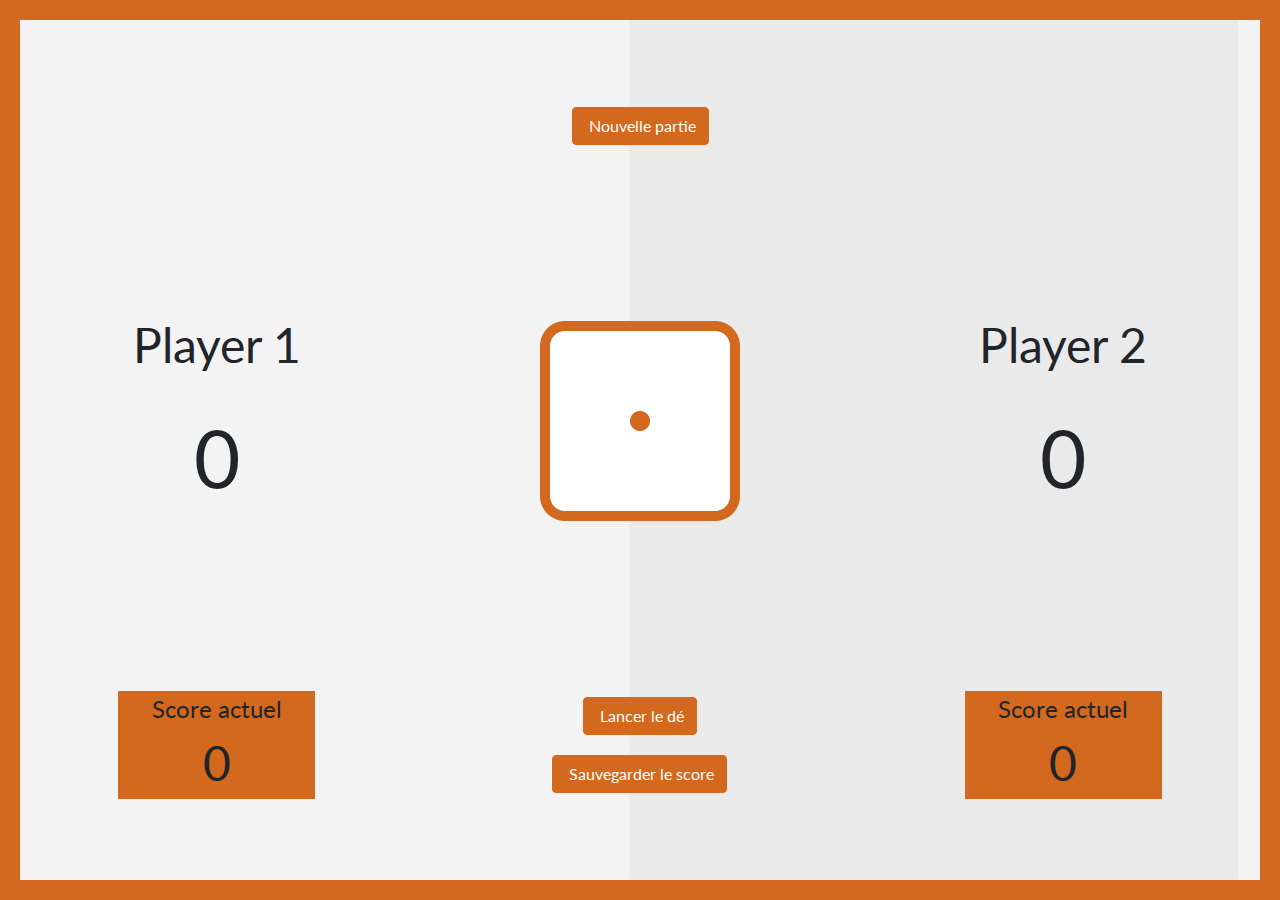
==== src/app/index.html @ a2bd1b54 "integration" ====
<!DOCTYPE html>
<html lang="fr">
<head>
    <meta charset="UTF-8">
    <meta http-equiv="X-UA-Compatible" content="IE=edge">
    <meta name="viewport" content="width=device-width, initial-scale=1.0">
    <title>Jeu de dés</title>
    <link rel="stylesheet" href="https://stackpath.bootstrapcdn.com/bootstrap/4.3.1/css/bootstrap.min.css" integrity="sha384-ggOyR0iXCbMQv3Xipma34MD+dH/1fQ784/j6cY/iJTQUOhcWr7x9JvoRxT2MZw1T" crossorigin="anonymous">
    <link rel="stylesheet" href="style/custom.css">
  
</head>
<body class="container-xl h-100">
    <div class="container-xl background h-100 d-flex flex-column justify-content-around">
        <div class="row">
            <div class="col-12 d-flex justify-content-center align-items-center">
                <button id="nouvellePartie" class="nouvellePartie btn btn-primary">
                    <img src="#" alt="">
                    Nouvelle partie
                </button>
            </div>
        </div>
        <div class="row">
            <div class="col d-flex align-items-center justify-content-center flex-column">
                <p class="nomJoueur">Player 1 <span id="joueur1Actif"></span> </p>
                <p id="global-score-joueur-1">0</p>
            </div>
            <div class="col d-flex align-items-center justify-content-center flex-column">
                <img src="../images/1.png">
            </div>
            <div class="col d-flex align-items-center justify-content-center flex-column">
                <p class="nomJoueur">Player 2 <span id="joueur2Actif"></span> </p>
                <p id="global-score-joueur-2">0</p>
            </div>
        </div>
        <div class="row">
            <div class="col d-flex align-items-center justify-content-center flex-column">
                <div class="scoreRound d-flex align-items-center justify-content-center flex-column">
                    <p>Score actuel</p>
                    <p id="round-score-joueur-1">0</p>
                </div>
            </div>
            <div class="col d-flex align-items-center justify-content-center flex-column">
                <button id="lancerLeDe" class="btn btn-primary">
                    <img src="#" alt="">
                    Lancer le dé
                </button>
                <button id="sauvegarderLeScore" class="btn btn-primary">
                    <img src="#" alt="">
                    Sauvegarder le score
                </button>
            </div>
            <div class="col d-flex align-items-center justify-content-center flex-column">
                <div class="scoreRound d-flex align-items-center justify-content-center flex-column">
                    <p>Score actuel</p>
                    <p id="round-score-joueur-2">0</p>
                </div>
            </div>
        </div>
    </div>
    



    <!--scripts-->
    <script src="script/script.js"></script>
    <script src="https://code.jquery.com/jquery-3.3.1.slim.min.js" integrity="sha384-q8i/X+965DzO0rT7abK41JStQIAqVgRVzpbzo5smXKp4YfRvH+8abtTE1Pi6jizo" crossorigin="anonymous"></script>
<script src="https://cdnjs.cloudflare.com/ajax/libs/popper.js/1.14.7/umd/popper.min.js" integrity="sha384-UO2eT0CpHqdSJQ6hJty5KVphtPhzWj9WO1clHTMGa3JDZwrnQq4sF86dIHNDz0W1" crossorigin="anonymous"></script>
<script src="https://stackpath.bootstrapcdn.com/bootstrap/4.3.1/js/bootstrap.min.js" integrity="sha384-JjSmVgyd0p3pXB1rRibZUAYoIIy6OrQ6VrjIEaFf/nJGzIxFDsf4x0xIM+B07jRM" crossorigin="anonymous"></script>
</body>
</html>
---- src/app/style/custom.css ----
@import url('https://fonts.googleapis.com/css2?family=Lato:wght@300&display=swap');

html, body {
    margin: 0;
    height: 100%;
    font-family: 'Lato', sans-serif;
    background-color: chocolate;
    padding: 10px;
}
.background {
    background-image: url(../../images/background.png);
}
.nomJoueur {
    font-size: 3em;
}
button {
    margin: 10px 0;
}
.btn-primary {
    color: #fff;
    background-color: chocolate;
    border-color: chocolate; 
}
.btn-primary:hover {
    color: #fff;
    background-color: rgba(210, 105, 30, 0.836);
    border-color: rgba(210, 105, 30, 0.836); 
}
.btn-primary.focus, .btn-primary:focus {
    box-shadow: 0 0 0 0.2rem rgba(210, 105, 30, 0.20); 
}

.btn-primary:not(:disabled):not(.disabled).active:focus, .btn-primary:not(:disabled):not(.disabled):active:focus, .show>.btn-primary.dropdown-toggle:focus {
    box-shadow: 0 0 0 0.2rem rgba(210, 105, 30, 0.20); 
}
.btn-primary:not(:disabled):not(.disabled).active, .btn-primary:not(:disabled):not(.disabled):active, .show>.btn-primary.dropdown-toggle {
    color: #fff;
    background-color: chocolate;
    border-color: chocolate;
}
#global-score-joueur-1,
#global-score-joueur-2 {
    font-size: 5em;
}
.scoreRound {
    background-color: chocolate;
    width: 50%;
}
.scoreRound p:first-of-type{
    font-size: 1.5em;
    margin: 0;
}

.scoreRound p:last-of-type {
    font-size: 3em;
    margin: 0;
}
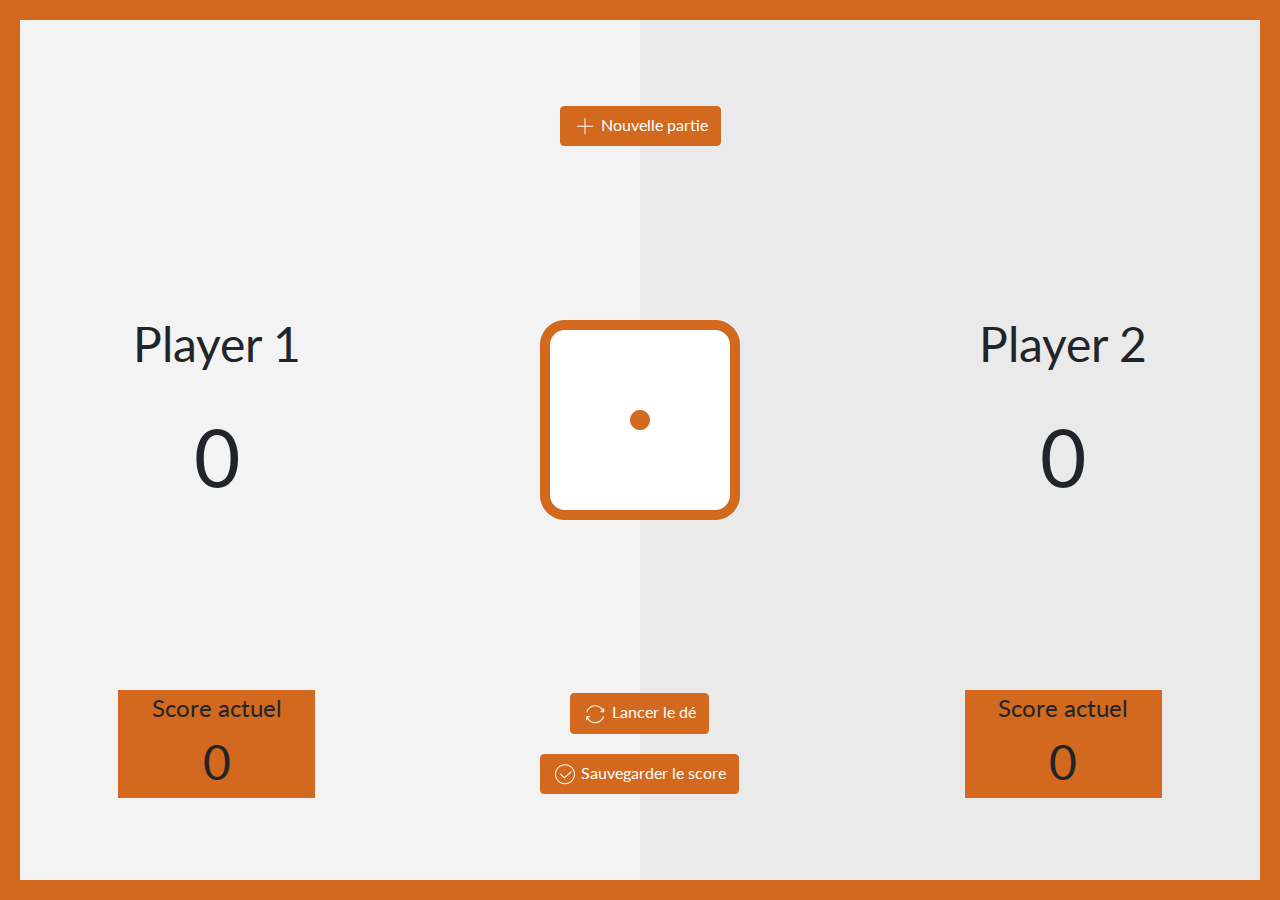
==== commit 8b743501: "ajout de CSS pour les boutons et images" ====
--- a/src/app/index.html
+++ b/src/app/index.html
@@ -13,8 +13,8 @@
     <div class="container-xl background h-100 d-flex flex-column justify-content-around">
         <div class="row">
             <div class="col-12 d-flex justify-content-center align-items-center">
-                <button id="nouvellePartie" class="nouvellePartie btn btn-primary">
-                    <img src="#" alt="">
+                <button onclick="newGame()" id="nouvellePartie" class="nouvellePartie btn btn-primary">
+                    <img src="../images/add_ajouter_plus_4_contour.svg" alt="">
                     Nouvelle partie
                 </button>
             </div>
@@ -25,7 +25,7 @@
                 <p id="global-score-joueur-1">0</p>
             </div>
             <div class="col d-flex align-items-center justify-content-center flex-column">
-                <img src="../images/1.png">
+                <img id="resultatLance" src="../images/1.png">
             </div>
             <div class="col d-flex align-items-center justify-content-center flex-column">
                 <p class="nomJoueur">Player 2 <span id="joueur2Actif"></span> </p>
@@ -40,12 +40,12 @@
                 </div>
             </div>
             <div class="col d-flex align-items-center justify-content-center flex-column">
-                <button id="lancerLeDe" class="btn btn-primary">
-                    <img src="#" alt="">
+                <button id="lancerLeDe" class="btn btn-primary" onclick="diceRoll()">
+                    <img src="../images/spinner_2.svg" alt="">
                     Lancer le dé
                 </button>
-                <button id="sauvegarderLeScore" class="btn btn-primary">
-                    <img src="#" alt="">
+                <button id="sauvegarderLeScore" class="btn btn-primary" onclick="saveScore()">
+                    <img src="../images/check_ok_valider_oui_yes_checkbox_round_4_contour.svg" alt="">
                     Sauvegarder le score
                 </button>
             </div>
--- a/src/app/style/custom.css
+++ b/src/app/style/custom.css
@@ -9,12 +9,23 @@
 }
 .background {
     background-image: url(../../images/background.png);
+    background-size: cover;
+}
+
+#joueur1Actif,
+#joueur2Actif {
+    width: 20px;
+    height: 20px;
+    background-color: red;
+    border-radius: 50%;
 }
 .nomJoueur {
     font-size: 3em;
 }
 button {
     margin: 10px 0;
+    display: flex;
+    align-items: center;
 }
 .btn-primary {
     color: #fff;
